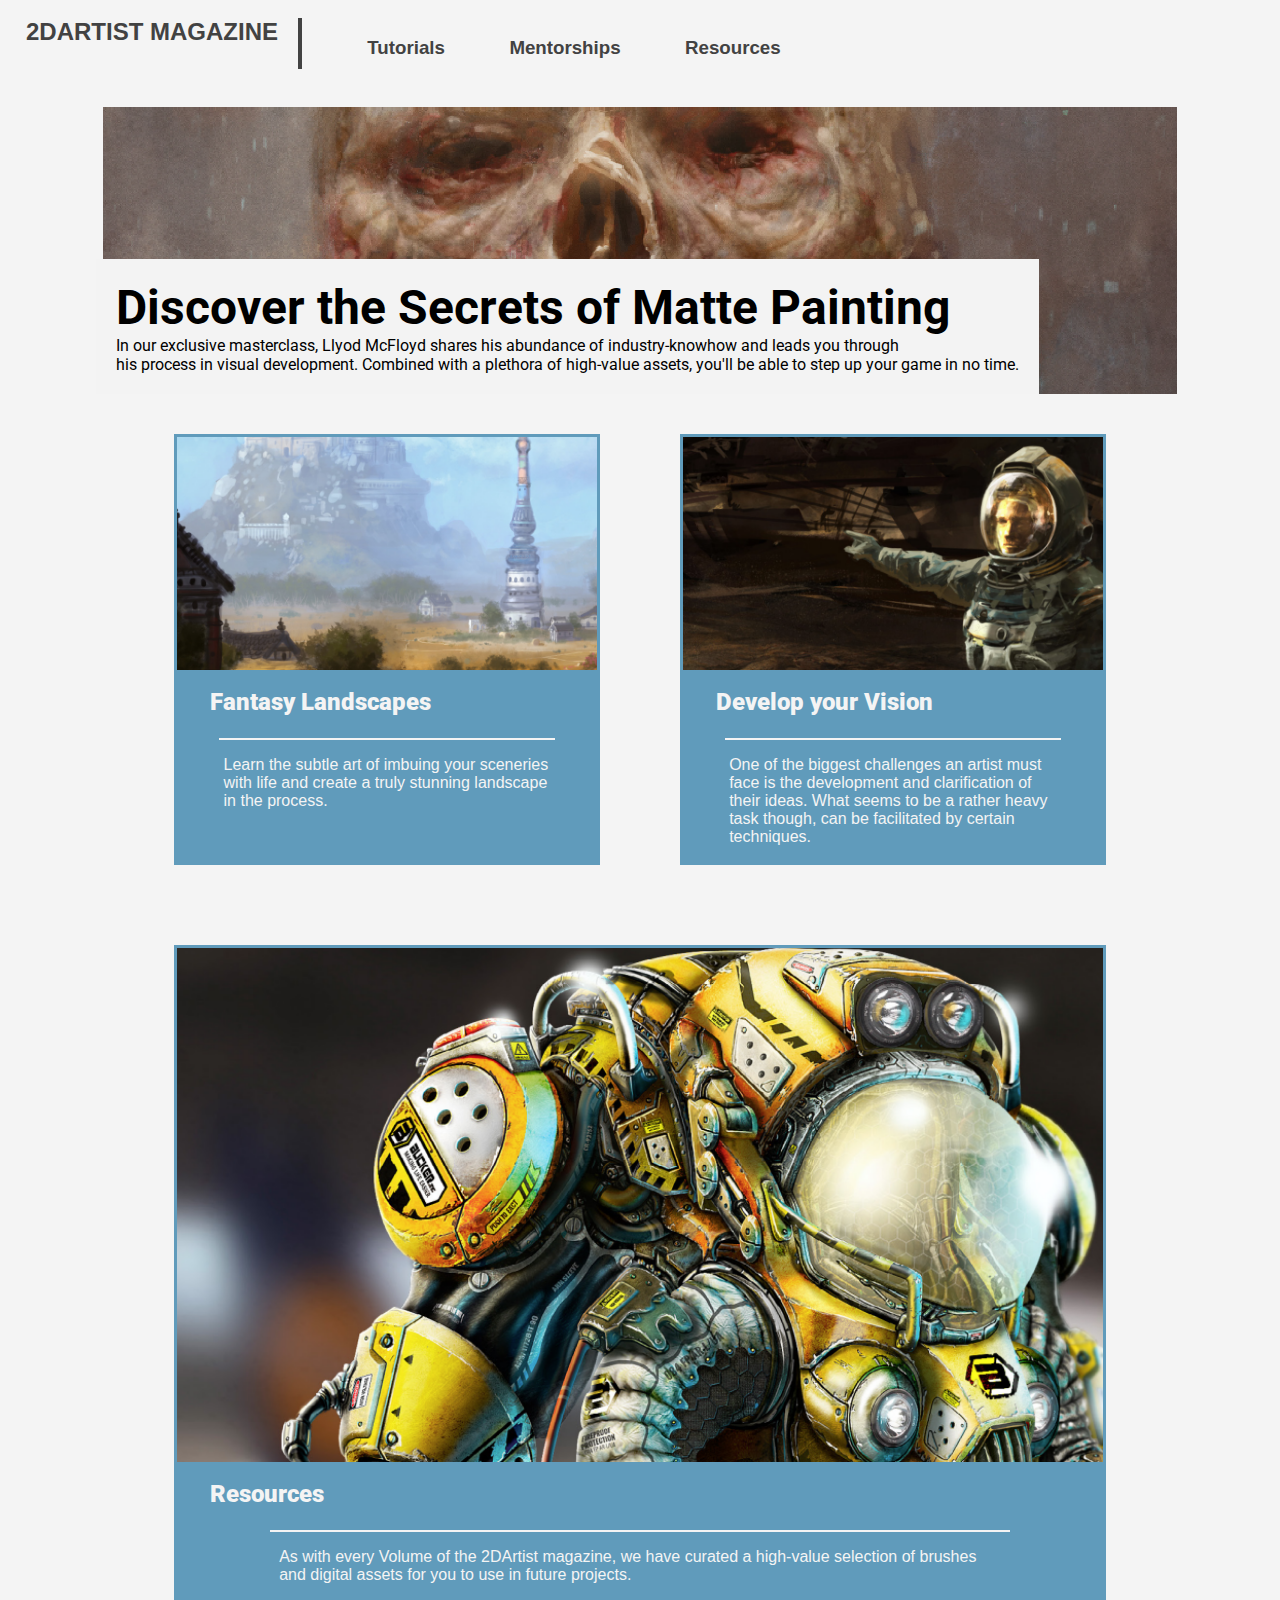
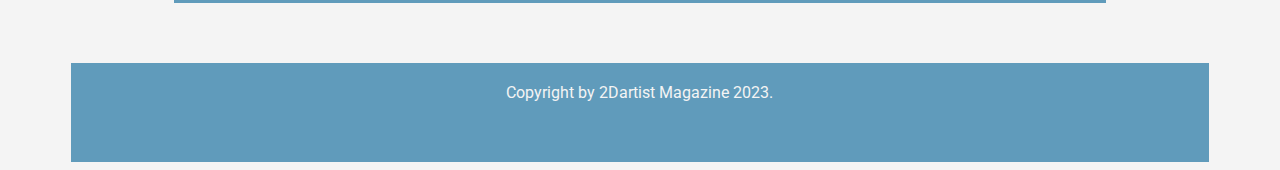
==== Sprint1/index.html @ cc3d88fc "Add files via upload" ====
<!DOCTYPE html>
<html lang="en">
<head>
    <meta charset="UTF-8">
    <meta http-equiv="X-UA-Compatible" content="IE=edge">
   <meta name="viewport" content="width=device-width, initial-scale=1, maximum-scale=1" />

    <title>Sprint 1</title>
    <link rel= "stylesheet" href="EX_4.css">
    <style>
        @import url('https://fonts.googleapis.com/css2?family=Righteous&family=Roboto:wght@100;400&display=swap');
        @import url('https://www.w3schools.com/css/img_lights.jpg');
        @import url('https://fonts.googleapis.com/css2?family=Open+Sans&family=Roboto:wght@500&display=swap');

        </style>
</head>
<body>
    
    <div class="flex-header">
        <h2><strong>2DARTIST</strong> MAGAZINE </h2>
        <hr>
        <div class="link-bar">
            <a href="x4_.html"><h3><strong>Tutorials</strong></h3></a>
            <a href="x4_Concept.html"><h3><strong>Mentorships</strong></h3></a>
            <a href="x4_Source.html"><h3><strong>Resources</strong></h3></a>
        </div>
    </div>
    <div class="container">
        <img src="BG.png" alt="Skull" width="100%", height="">
            <div class="title"><strong>Discover the Secrets of Matte Painting</strong><br>
            In our exclusive masterclass, Llyod McFloyd shares his abundance of industry-knowhow and leads you through<br> his process in visual development.
            Combined with a plethora of high-value assets, you'll be able to step up your game in no time.<br> 
        </div>
    </div>

    <div class="flex-cards">
        <div class="card">
            <img src="Landscape.png" alt="Paint Fantasy Landscapes">
            <a href="x4_Landscape.html"><h2><strong>Fantasy Landscapes</strong></h2></a>
            <hr>
            <p>Learn the subtle art of imbuing your sceneries with life and create a truly stunning landscape in the process.</p>
        </div>

        <div class="card">
            <img src="Ideas.png" alt="Come up with Ideas">
            <a href="x4_Concept.html"><h2><strong>Develop your Vision</strong></h2></a>
            <hr>
            <p>One of the biggest challenges an artist must face is the development and clarification of their ideas. What seems to be a rather heavy task though, can be facilitated by certain techniques.</p>
        </div>

        <div class="card">
            <img src="Resources.png" alt="Get some Shit">
            <a href="x4_Source.html"><h2><strong>Resources</strong></h2></a>
            <hr>
            <p>As with every Volume of the 2DArtist magazine, we have curated a high-value selection of brushes and digital assets for you to use in future projects.</p>
        </div>

    </div>

    <footer>
        Copyright by 2Dartist Magazine 2023.
    </footer>
</body>

</html>
---- Sprint1/EX_4.css ----
body{
    background-color:rgb(244, 244, 244);
}

.flex-header{
    position: relative;
    flex-wrap: nowrap;
    margin-left: 10%;
    margin-right: 10%;
    display: flex;
    margin: auto;
    text-align: left;
   
    padding: 10px;
    font-family: 'Open Sans','Segoe UI', Tahoma, Geneva, Verdana, sans-serif;
}
.flex-header > h2{
    
    font-family: 'Segoe UI', Tahoma, Geneva, Verdana, sans-serif;
    color: rgb(66, 66, 66);
    font-size:  1.5rem;
    padding: -5px;
    
}
.flex-header > hr{
    display: block;
    margin-top: 0.01rem;
    margin-bottom: 0.em;
    margin-left: 1%;
    margin-right: 2%;
    border-style:solid;
    border-width: 2px;
    color: rgb(66, 66, 66);
}

.flex-header > .link-bar{
    flex:20%;
    font-family: Tahoma, Geneva, Verdana, sans-serif;
    padding: 0px;
    color: rgb(66, 66, 66);
    margin-top: 0px;
    margin-left: 10px;
    margin-right: 10px;
    font-size: 1rem;
   
}
.flex-header > .link-bar > a:link, a:visited{ 
    color: rgb(66, 66, 66);
    margin-top: 0px;
    padding-right: 30px;
    padding-left: 30px;
    padding-top: 0px;
    text-align: center;
    text-decoration: none;
    display: inline-block;
    font-size: 1rem;
}
.flex-header > .link-bar > a:hover, a:active{ 
    color: rgb(105, 105, 105);
    margin-top: 0px;
    padding-top: 0px;
    padding-left: 30px;
    padding-right: 30px;
    text-align: center;
    text-decoration: none;
    display: inline-block;
    font-size: 1rem;
}

.container{
    position: relative;
    color:black;
    
}
.container > img{
    height: auto;
    display: block;
    margin-left: auto;
    margin-right: auto;
    image-resolution:unset;
    padding-top: 20px;
    width: 85%
}
.title{
    position: absolute;
    bottom: 0%;
    left: 7%;
    font-size: 1rem;
    text-align: left;
    background-color:rgb(243, 243, 243);
    padding: 20px;
    font-family: 'Roboto','Segoe UI', Tahoma, Geneva, Verdana, sans-serif;
}
.title > strong{
    font-size:3rem;
}
ul{
    
    background-color: rgb(243, 243, 243);
    display:flex;
    list-style: square outside none;
    width:auto;
    list-style-position:inherit;
    /*margin-right: 50px;*/
}
li{
    /*padding-left: 0px;*/
    list-style-type: none; 
    background-color:rgb(243, 243, 243);
    font-family: 'Segoe UI', Tahoma, Geneva, Verdana, sans-serif;
    font-size: 1rem;
    
}

@font-face{
    font-family: "Karrik";
    src: url("Karrik-Regular.woff2") format("woff2");
}

.flex-cards >.card > a:link, a:visited{ 
    
    
    padding: 14px 25px;
    text-align: center;
    text-decoration: none;
    display: inline-block;
    font-size: 1rem;
}

.flex-cards > .card > a:hover, a:active{ 

    
    color: rgb(244, 244, 244);
    padding: 14px 25px;
    text-align: center;
    text-decoration: none;
    display: inline-block;
    font-size: 1rem;
}
h2{
    font-size:1.5rem;
    font-family: 'Roboto','Segoe UI', Tahoma, Geneva, Verdana, sans-serif;
    color:rgb(244, 244, 244);
    margin: 0.5rem;
    margin-top: 0px;
    padding-top: 0px;
}

.flex-cards{
    display: flex;
    flex-wrap: wrap;
    margin-left: 10%;
    margin-right: 10%;
}

.card{
    padding: 3px;
    background-color:rgba(94, 154, 186, 0.99);
    font-family: Tahoma, Geneva, Verdana, sans-serif;
    color:rgb(244, 244, 244);
    font-size: 1rem;
    text-align: left;
    flex: 25%;
    margin: 40px;
   
    
}

.card > p{
    margin-left: 11%;
    margin-right: 11%;
}
.card > img{
    padding: 0px;
    width: 100%;
}



.flex-cards > .card > hr { 
    display: block;
    margin-top: 0.001rem;
    margin-bottom: 0rem;
    margin-left: 10%;
    margin-right: 10%;
    border-style:solid;
    border-width: 1.5px;
    color: rgb(244, 244, 244);
  } 


.textblock-container{

        position: relative;
        color:black; 
        left: 8%;
        width: 80%;
        
}

.textblock-container > p{
    padding-top: 30px;
    position: relative;
    text-align: left;
    font-size:1rem;
    font-family: 'Roboto','Segoe UI', Tahoma, Geneva, Verdana, sans-serif;
    color:rgb(32, 32, 32);
    margin: 0.5rem;
    margin-top: 0px;
    padding-top: 0px;
}   
.textblock-container > h3{
    font-family: 'Roboto','Segoe UI', Tahoma, Geneva, Verdana, sans-serif;
    font-size: 1rem;
    color:rgba(94, 154, 186, 0.99);
}

.textblock-container > hr{
    
    margin-top: 2rem;
    margin-bottom: 4rem;
    width: 20%;
    border-style:solid;
    border-width: 1.5px;
    color: rgba(120, 179, 211, 0.99);
}

.textblock-container > aside{
    font-family: 'Roboto','Segoe UI', Tahoma, Geneva, Verdana, sans-serif;
    color: rgb(244, 244, 244);
    margin-top: 2rem;
    position: relative;
    float: right;
    background-color: rgba(94, 154, 186, 0.99);
    padding: 20px;
    text-align: center;
}
.textblock-container > aside > hr{
    margin-top: 0.22rem;
    margin-bottom: 0.2rem;
    width: 75%;
    border-style:solid;
    border-width: 1.25px;
    color: rgb(244, 244, 244);
}

footer{
    display: block;
    position: relative;
    left: 5%;
    padding-top: 20px;
    padding-bottom: 60px;
    background-color: rgba(94, 154, 186, 0.99);
    text-align: center;
    color:rgb(244, 244, 244);
    width: 90%;
    margin-top: 20px;
    font-family: 'Roboto','Segoe UI', Tahoma, Geneva, Verdana, sans-serif;
}
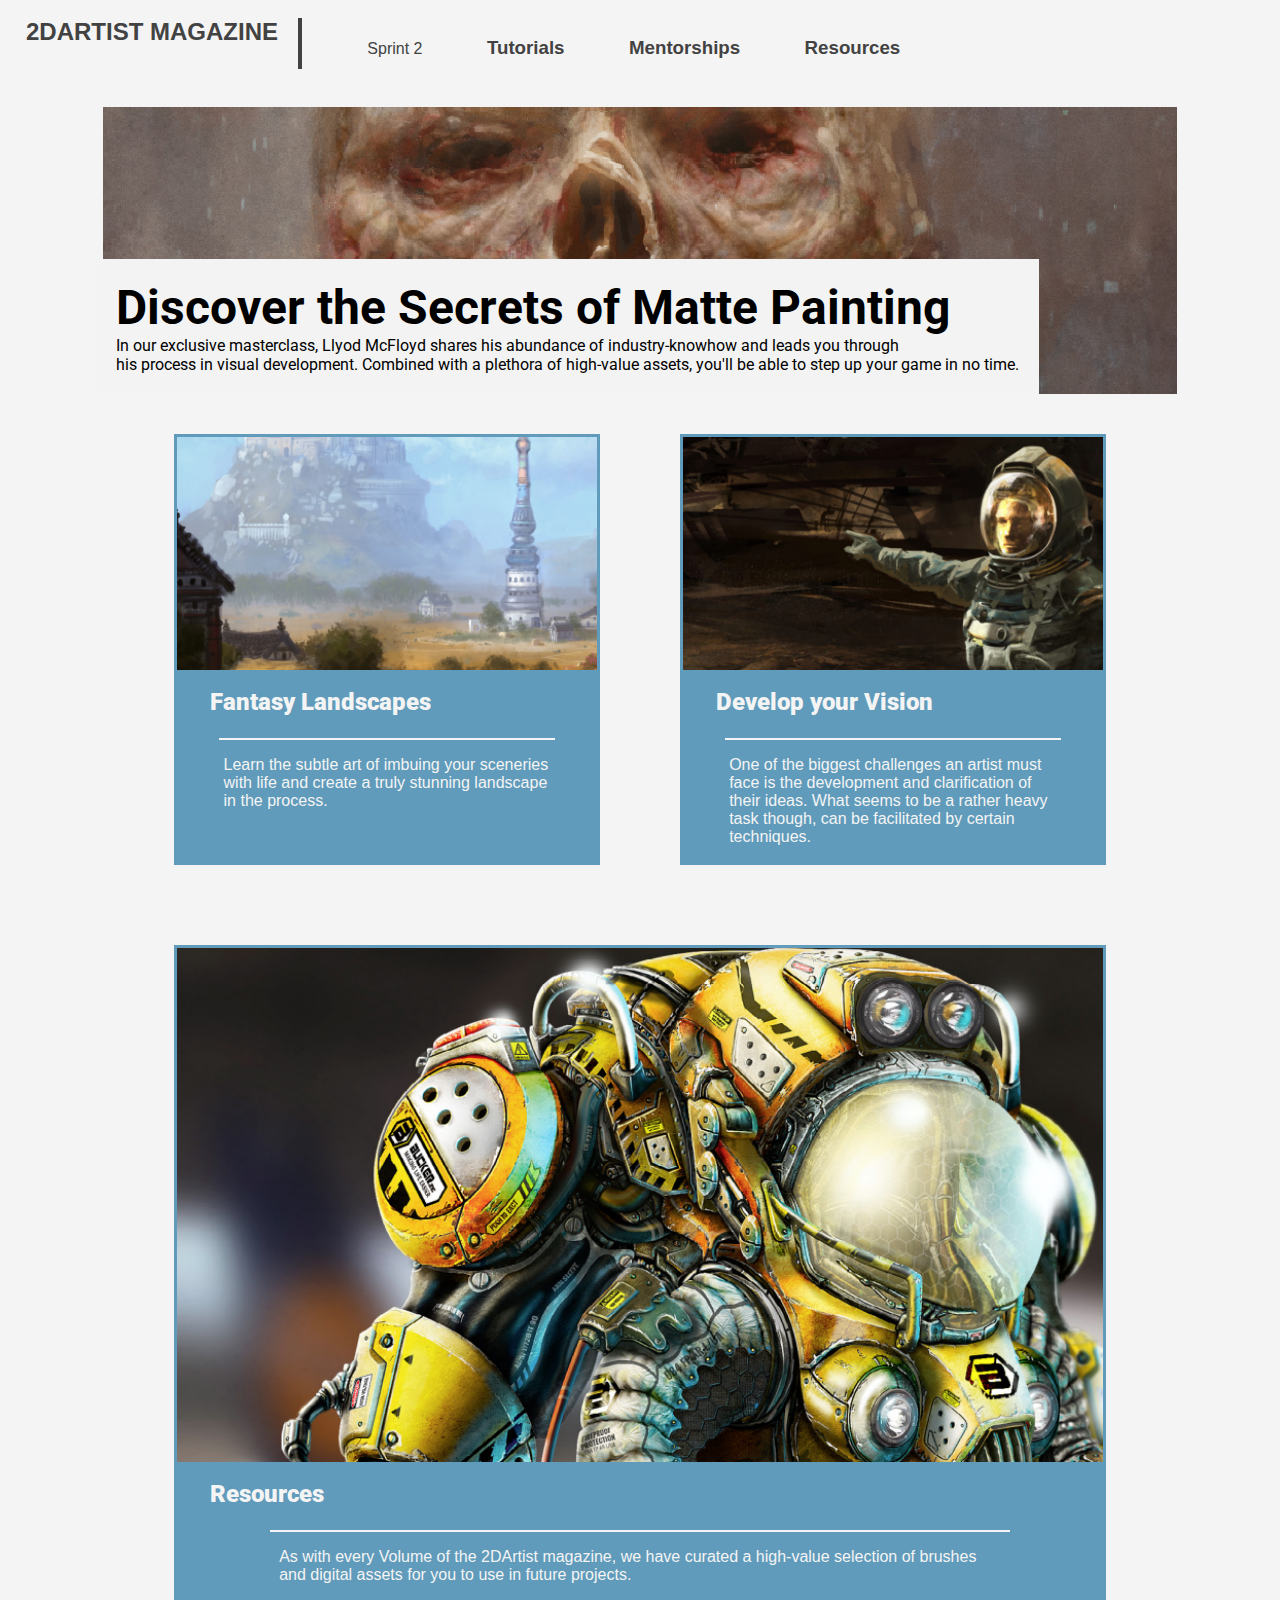
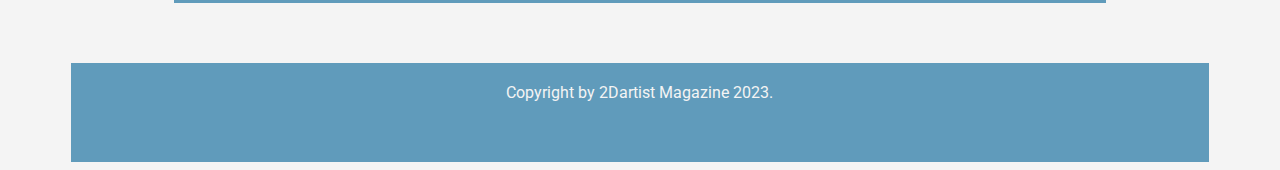
==== commit a0882a1c: "Add files via upload" ====
--- a/Sprint1/index.html
+++ b/Sprint1/index.html
@@ -20,6 +20,7 @@
         <h2><strong>2DARTIST</strong> MAGAZINE </h2>
         <hr>
         <div class="link-bar">
+            <a href="../index.html">Sprint 2</a>
             <a href="x4_.html"><h3><strong>Tutorials</strong></h3></a>
             <a href="x4_Concept.html"><h3><strong>Mentorships</strong></h3></a>
             <a href="x4_Source.html"><h3><strong>Resources</strong></h3></a>
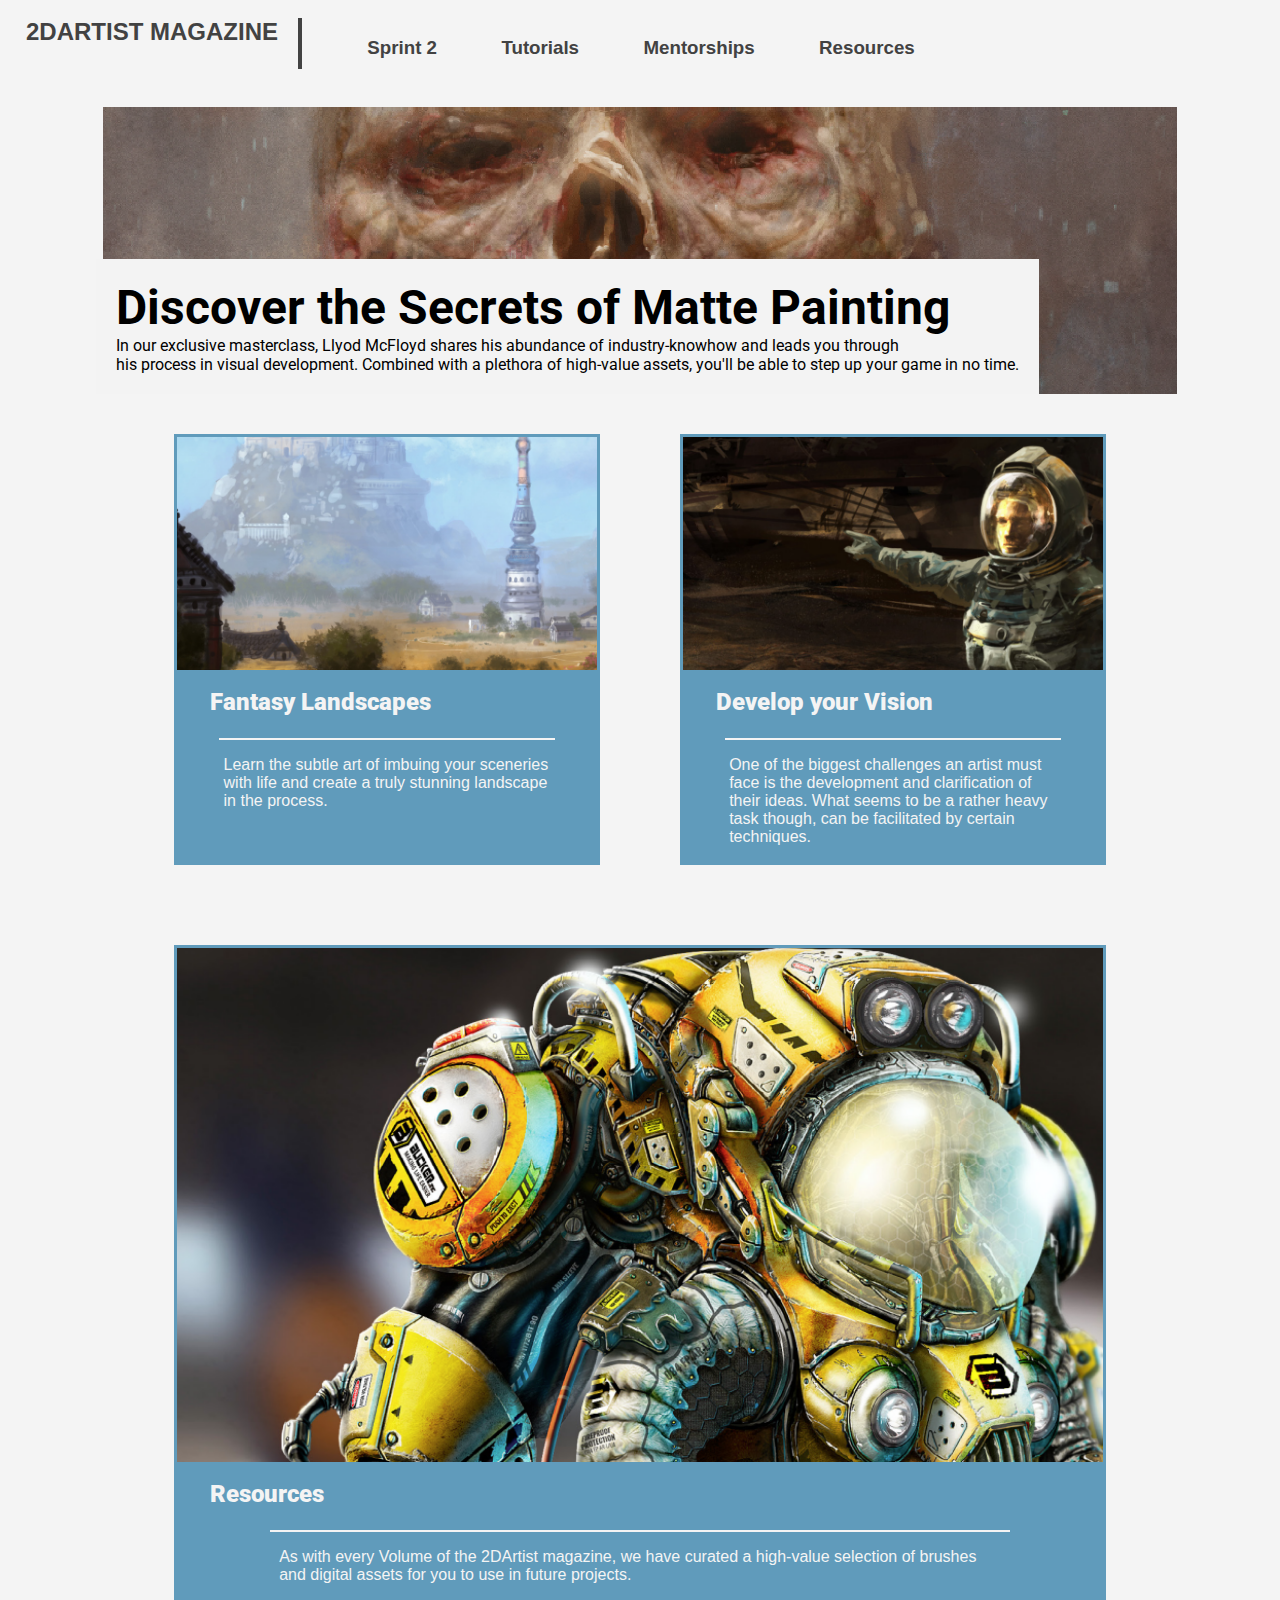
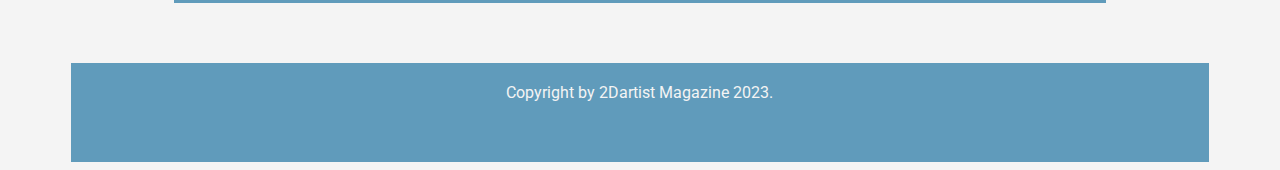
==== commit ce0e6004: "dwd" ====
--- a/Sprint1/index.html
+++ b/Sprint1/index.html
@@ -20,7 +20,7 @@
         <h2><strong>2DARTIST</strong> MAGAZINE </h2>
         <hr>
         <div class="link-bar">
-            <a href="../index.html">Sprint 2</a>
+            <a href="../index.html"><h3><strong>Sprint 2</strong></h3></a>
             <a href="x4_.html"><h3><strong>Tutorials</strong></h3></a>
             <a href="x4_Concept.html"><h3><strong>Mentorships</strong></h3></a>
             <a href="x4_Source.html"><h3><strong>Resources</strong></h3></a>
